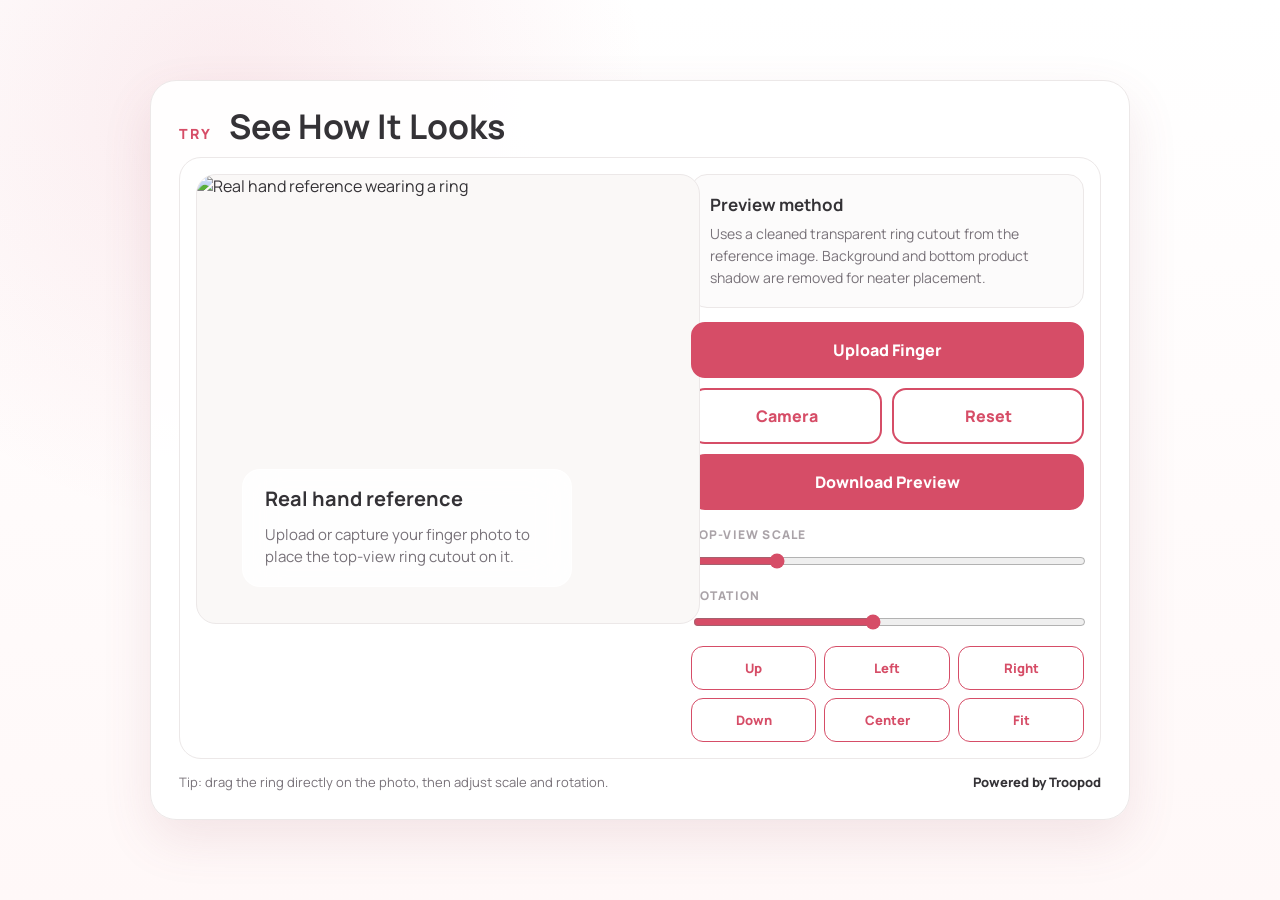
==== ring-tryon-tool/index.html @ 66a2e42f "Load no-bottom ring asset from raw GitHub" ====
<!doctype html>
<html lang="en">
<head>
  <meta charset="utf-8">
  <meta name="viewport" content="width=device-width, initial-scale=1">
  <title>See How It Looks - Ring Try On</title>
  <link rel="preconnect" href="https://fonts.googleapis.com">
  <link rel="preconnect" href="https://fonts.gstatic.com" crossorigin>
  <link href="https://fonts.googleapis.com/css2?family=Manrope:wght@500;600;700;800&display=swap" rel="stylesheet">
  <style>
    :root {
      --brand: #d64d67;
      --brand-dark: #bd3f58;
      --ink: #343236;
      --muted: #787279;
      --line: #ece8e8;
      --soft: #fff6f7;
      --panel: rgba(255,255,255,.88);
      --shadow: 0 20px 50px rgba(154, 84, 98, .12);
      font-family: Manrope, ui-sans-serif, system-ui, sans-serif;
    }

    * { box-sizing: border-box; }

    body {
      margin: 0;
      min-height: 100vh;
      color: var(--ink);
      background:
        radial-gradient(circle at 18% 12%, rgba(214, 77, 103, .11), transparent 32%),
        linear-gradient(180deg, #fff 0%, #fff8f8 100%);
      display: grid;
      place-items: center;
      padding: 24px;
    }

    .tool {
      width: min(980px, 100%);
      border: 1px solid var(--line);
      border-radius: 26px;
      background: rgba(255,255,255,.94);
      box-shadow: var(--shadow);
      padding: clamp(18px, 3vw, 28px);
    }

    .head {
      display: flex;
      align-items: baseline;
      gap: 16px;
      margin-bottom: 12px;
    }

    .kicker {
      color: var(--brand);
      font-size: 14px;
      font-weight: 800;
      letter-spacing: .16em;
    }

    h1 {
      margin: 0;
      font-size: clamp(26px, 3vw, 34px);
      line-height: 1.05;
      letter-spacing: 0;
    }

    .workspace {
      display: grid;
      gap: 14px;
      border: 1px solid var(--line);
      border-radius: 22px;
      background: #fff;
      padding: 16px;
    }

    .stage {
      position: relative;
      min-height: 380px;
      aspect-ratio: 1.12 / 1;
      border-radius: 20px;
      overflow: hidden;
      background: #faf8f7;
      border: 1px solid var(--line);
      touch-action: none;
      user-select: none;
    }

    .reference,
    .finger,
    .camera {
      position: absolute;
      inset: 0;
      width: 100%;
      height: 100%;
      object-fit: cover;
    }

    .finger,
    .camera { display: none; }

    .camera { background: #111; transform: scaleX(-1); }

    .ring {
      position: absolute;
      left: 50%;
      top: 76%;
      width: 78px;
      aspect-ratio: 1;
      transform: translate(-50%, -50%) rotate(-8deg);
      transform-origin: center;
      filter: drop-shadow(0 5px 7px rgba(60,38,32,.28));
      cursor: grab;
      touch-action: none;
      display: none;
      z-index: 4;
      overflow: visible;
    }

    .ring:active { cursor: grabbing; }

    .ring-cutout {
      position: absolute;
      inset: 0;
      width: 100%;
      height: 100%;
      object-fit: contain;
      transform: none;
      pointer-events: none;
      user-select: none;
    }

    .hint-card {
      position: absolute;
      left: 9%;
      bottom: 8%;
      width: min(330px, 78%);
      border-radius: 18px;
      background: rgba(255,255,255,.82);
      backdrop-filter: blur(18px);
      border: 1px solid rgba(255,255,255,.7);
      padding: 18px 22px;
      z-index: 3;
    }

    .hint-card b {
      display: block;
      font-size: 20px;
      line-height: 1.12;
      margin-bottom: 12px;
    }

    .hint-card span {
      color: var(--muted);
      font-size: 15px;
      line-height: 1.45;
    }

    .tools {
      display: grid;
      gap: 14px;
      align-content: start;
    }

    .note {
      border: 1px solid var(--line);
      border-radius: 16px;
      padding: 18px;
      background: #fcfbfb;
    }

    .note b {
      display: block;
      font-size: 17px;
      margin-bottom: 6px;
    }

    .note span {
      color: var(--muted);
      line-height: 1.45;
      font-size: 14px;
    }

    .actions {
      display: grid;
      grid-template-columns: 1fr 1fr;
      gap: 10px;
    }

    .upload {
      grid-column: 1 / -1;
      position: relative;
      overflow: hidden;
    }

    #downloadBtn { grid-column: 1 / -1; }

    button,
    .upload {
      min-height: 56px;
      border-radius: 14px;
      border: 2px solid var(--brand);
      background: #fff;
      color: var(--brand);
      display: inline-flex;
      align-items: center;
      justify-content: center;
      gap: 8px;
      font: inherit;
      font-size: 16px;
      font-weight: 800;
      cursor: pointer;
      transition: transform .18s ease, background .18s ease, color .18s ease, box-shadow .18s ease;
    }

    button:hover,
    .upload:hover {
      transform: translateY(-1px);
      box-shadow: 0 12px 26px rgba(214,77,103,.13);
    }

    .primary {
      background: var(--brand);
      color: #fff;
      border-color: var(--brand);
    }

    .upload input {
      position: absolute;
      inset: 0;
      opacity: 0;
      cursor: pointer;
    }

    .sliders {
      display: grid;
      gap: 16px;
      padding-top: 2px;
    }

    label.control {
      display: grid;
      gap: 8px;
      font-size: 12px;
      font-weight: 800;
      color: #aaa3a8;
      letter-spacing: .1em;
      text-transform: uppercase;
    }

    input[type="range"] {
      width: 100%;
      accent-color: var(--brand);
    }

    .placement {
      display: grid;
      grid-template-columns: repeat(3, 1fr);
      gap: 8px;
    }

    .placement button {
      min-height: 44px;
      border-width: 1.5px;
      border-radius: 12px;
      font-size: 13px;
    }

    .capture {
      position: absolute;
      left: 50%;
      bottom: 18px;
      transform: translateX(-50%);
      z-index: 5;
      display: none;
      min-height: 44px;
      padding: 0 18px;
      border-radius: 999px;
    }

    .footer {
      display: flex;
      justify-content: space-between;
      gap: 12px;
      flex-wrap: wrap;
      align-items: center;
      margin-top: 14px;
      color: var(--muted);
      font-size: 13px;
    }

    .powered {
      color: var(--ink);
      font-weight: 800;
    }

    .toast {
      position: fixed;
      left: 50%;
      bottom: 22px;
      transform: translateX(-50%) translateY(18px);
      opacity: 0;
      pointer-events: none;
      background: #302a2d;
      color: #fff;
      border-radius: 999px;
      padding: 11px 16px;
      font-size: 13px;
      font-weight: 700;
      transition: opacity .2s ease, transform .2s ease;
      z-index: 20;
    }

    .toast.show {
      opacity: 1;
      transform: translateX(-50%) translateY(0);
    }

    @media (min-width: 760px) {
      .workspace { grid-template-columns: minmax(0, 1.1fr) minmax(310px, .9fr); }
      .stage { min-height: 450px; }
    }

    @media (max-width: 520px) {
      body { padding: 12px; }
      .tool { border-radius: 20px; padding: 14px; }
      .head { gap: 10px; flex-wrap: wrap; }
      .workspace { padding: 10px; }
      .stage { min-height: 330px; border-radius: 16px; }
      .actions { grid-template-columns: 1fr; }
      .hint-card { left: 7%; bottom: 7%; padding: 15px; }
      .hint-card b { font-size: 17px; }
    }
  </style>
</head>
<body>
  <main class="tool" aria-labelledby="title">
    <div class="head">
      <span class="kicker">TRY</span>
      <h1 id="title">See How It Looks</h1>
    </div>

    <section class="workspace" aria-label="Ring try on tool">
      <div class="stage" id="stage">
        <img class="reference" id="reference" src="https://vinitsingh-del.github.io/mia-gleam-play-enhanced/assets/mia-gleam-play/2812FPL_2.jpg" alt="Real hand reference wearing a ring">
        <img class="finger" id="finger" alt="Uploaded finger preview">
        <video class="camera" id="camera" autoplay muted playsinline></video>
        <button class="capture primary" id="capture" type="button">Capture Photo</button>
        <div class="ring" id="ring" aria-label="Worn ring cutout" role="img">
          <img class="ring-cutout" id="ringCutout" src="https://raw.githubusercontent.com/vinitsingh-del/vinitsingh-del.github.io/main/ring-tryon-tool/assets/mia-gleam-play/ring-reference-top.png" alt="">
        </div>
        <div class="hint-card" id="hint">
          <b>Real hand reference</b>
          <span>Upload or capture your finger photo to place the top-view ring cutout on it.</span>
        </div>
      </div>

      <aside class="tools">
        <div class="note">
          <b>Preview method</b>
          <span>Uses a cleaned transparent ring cutout from the reference image. Background and bottom product shadow are removed for neater placement.</span>
        </div>

        <div class="actions">
          <label class="upload primary" for="fileInput">
            Upload Finger
            <input id="fileInput" type="file" accept="image/*,.jpg,.jpeg,.png,.webp">
          </label>
          <button type="button" id="cameraBtn">Camera</button>
          <button type="button" id="resetBtn">Reset</button>
          <button type="button" id="downloadBtn" class="primary">Download Preview</button>
        </div>

        <div class="sliders">
          <label class="control">
            Top-view scale
            <input id="scale" type="range" min="12" max="340" value="78">
          </label>
          <label class="control">
            Rotation
            <input id="rotation" type="range" min="-90" max="90" value="-8">
          </label>
        </div>

        <div class="placement" aria-label="Fine placement controls">
          <button type="button" data-nudge="up">Up</button>
          <button type="button" data-nudge="left">Left</button>
          <button type="button" data-nudge="right">Right</button>
          <button type="button" data-nudge="down">Down</button>
          <button type="button" id="centerBtn">Center</button>
          <button type="button" id="fitBtn">Fit</button>
        </div>
      </aside>
    </section>

    <div class="footer">
      <span>Tip: drag the ring directly on the photo, then adjust scale and rotation.</span>
      <span class="powered">Powered by Troopod</span>
    </div>
  </main>

  <div class="toast" id="toast" role="status" aria-live="polite"></div>

  <script>
    const stage = document.getElementById('stage');
    const reference = document.getElementById('reference');
    const finger = document.getElementById('finger');
    const ring = document.getElementById('ring');
    const ringCutout = document.getElementById('ringCutout');
    const hint = document.getElementById('hint');
    const fileInput = document.getElementById('fileInput');
    const scaleInput = document.getElementById('scale');
    const rotationInput = document.getElementById('rotation');
    const camera = document.getElementById('camera');
    const capture = document.getElementById('capture');
    const toast = document.getElementById('toast');

    let stream = null;
    let activeImageSrc = '';
    const defaultRing = { x: 50, y: 76, size: 78, rotation: -8 };
    let ringState = { ...defaultRing };
    let drag = null;

    function showToast(message) {
      toast.textContent = message;
      toast.classList.add('show');
      clearTimeout(showToast.timer);
      showToast.timer = setTimeout(() => toast.classList.remove('show'), 2200);
    }

    function stopCamera() {
      if (stream) {
        stream.getTracks().forEach(track => track.stop());
        stream = null;
      }
      camera.pause();
      camera.srcObject = null;
      camera.style.display = 'none';
      capture.style.display = 'none';
    }

    function applyRing() {
      ring.style.left = ringState.x + '%';
      ring.style.top = ringState.y + '%';
      ring.style.width = ringState.size + 'px';
      ring.style.transform = `translate(-50%, -50%) rotate(${ringState.rotation}deg)`;
      scaleInput.value = ringState.size;
      rotationInput.value = ringState.rotation;
    }

    function showRing() {
      ring.style.display = 'block';
      hint.style.display = 'none';
      applyRing();
    }

    function loadFinger(src) {
      stopCamera();
      activeImageSrc = src;
      finger.onload = () => {
        reference.style.display = 'none';
        finger.style.display = 'block';
        ringState = { ...defaultRing };
        showRing();
        showToast('Ring ready. Drag it onto the finger.');
      };
      finger.onerror = () => {
        showToast('This image could not be loaded. Try JPG or PNG.');
        resetTool();
      };
      finger.src = src;
    }

    function resetTool() {
      stopCamera();
      fileInput.value = '';
      activeImageSrc = '';
      finger.removeAttribute('src');
      finger.style.display = 'none';
      reference.style.display = 'block';
      ring.style.display = 'none';
      hint.style.display = 'block';
      ringState = { ...defaultRing };
      applyRing();
    }

    fileInput.addEventListener('change', event => {
      const file = event.target.files && event.target.files[0];
      if (!file) return;
      if (file.type && !file.type.startsWith('image/')) {
        showToast('Please upload an image file.');
        return;
      }
      const reader = new FileReader();
      reader.onload = () => loadFinger(reader.result);
      reader.onerror = () => showToast('Could not read this image.');
      reader.readAsDataURL(file);
    });

    document.getElementById('cameraBtn').addEventListener('click', async () => {
      if (!navigator.mediaDevices || !navigator.mediaDevices.getUserMedia) {
        showToast('Camera is not available in this browser.');
        return;
      }
      try {
        reference.style.display = 'none';
        finger.style.display = 'none';
        ring.style.display = 'none';
        hint.style.display = 'none';
        stream = await navigator.mediaDevices.getUserMedia({ video: { facingMode: 'environment' }, audio: false });
        camera.srcObject = stream;
        camera.style.display = 'block';
        capture.style.display = 'inline-flex';
        await camera.play();
        showToast('Camera ready. Tap capture.');
      } catch (error) {
        resetTool();
        showToast('Camera permission is needed.');
      }
    });

    capture.addEventListener('click', () => {
      if (!camera.videoWidth) {
        showToast('Camera is still loading.');
        return;
      }
      const canvas = document.createElement('canvas');
      canvas.width = camera.videoWidth;
      canvas.height = camera.videoHeight;
      const ctx = canvas.getContext('2d');
      ctx.translate(canvas.width, 0);
      ctx.scale(-1, 1);
      ctx.drawImage(camera, 0, 0, canvas.width, canvas.height);
      loadFinger(canvas.toDataURL('image/jpeg', .92));
    });

    ring.addEventListener('pointerdown', event => {
      event.preventDefault();
      ring.setPointerCapture(event.pointerId);
      const rect = stage.getBoundingClientRect();
      drag = {
        dx: event.clientX - (rect.left + rect.width * ringState.x / 100),
        dy: event.clientY - (rect.top + rect.height * ringState.y / 100)
      };
    });

    ring.addEventListener('pointermove', event => {
      if (!drag) return;
      const rect = stage.getBoundingClientRect();
      ringState.x = ((event.clientX - drag.dx - rect.left) / rect.width) * 100;
      ringState.y = ((event.clientY - drag.dy - rect.top) / rect.height) * 100;
      applyRing();
    });

    ring.addEventListener('pointerup', () => { drag = null; });
    ring.addEventListener('pointercancel', () => { drag = null; });

    scaleInput.addEventListener('input', () => {
      ringState.size = Number(scaleInput.value);
      showRing();
    });

    rotationInput.addEventListener('input', () => {
      ringState.rotation = Number(rotationInput.value);
      showRing();
    });

    document.getElementById('resetBtn').addEventListener('click', resetTool);
    document.getElementById('centerBtn').addEventListener('click', () => {
      ringState.x = defaultRing.x;
      ringState.y = defaultRing.y;
      showRing();
    });
    document.getElementById('fitBtn').addEventListener('click', () => {
      ringState = { ...defaultRing };
      showRing();
    });

    document.querySelectorAll('[data-nudge]').forEach(button => {
      button.addEventListener('click', () => {
        const step = 1.6;
        const direction = button.dataset.nudge;
        if (direction === 'up') ringState.y -= step;
        if (direction === 'down') ringState.y += step;
        if (direction === 'left') ringState.x -= step;
        if (direction === 'right') ringState.x += step;
        showRing();
      });
    });

    document.getElementById('downloadBtn').addEventListener('click', async () => {
      const baseSrc = activeImageSrc || reference.src;
      const base = await loadDrawable(baseSrc);
      const ringImg = await loadDrawable(ringCutout.src);
      const canvas = document.createElement('canvas');
      canvas.width = 1200;
      canvas.height = 1200;
      const ctx = canvas.getContext('2d');
      drawCover(ctx, base, canvas.width, canvas.height);
      const stageRect = stage.getBoundingClientRect();
      const normalizedSize = ringState.size / stageRect.width;
      const size = normalizedSize * canvas.width;
      const x = ringState.x / 100 * canvas.width;
      const y = ringState.y / 100 * canvas.height;
      ctx.save();
      ctx.translate(x, y);
      ctx.rotate(ringState.rotation * Math.PI / 180);
      ctx.drawImage(ringImg, -size / 2, -size / 2, size, size);
      ctx.restore();
      const link = document.createElement('a');
      link.download = 'ring-try-on-preview.png';
      link.href = canvas.toDataURL('image/png');
      link.click();
      showToast('Preview downloaded.');
    });

    function loadDrawable(src) {
      return new Promise((resolve, reject) => {
        const img = new Image();
        img.crossOrigin = 'anonymous';
        img.onload = () => resolve(img);
        img.onerror = reject;
        img.src = src;
      });
    }

    function drawCover(ctx, img, width, height) {
      const ratio = Math.max(width / img.naturalWidth, height / img.naturalHeight);
      const drawWidth = img.naturalWidth * ratio;
      const drawHeight = img.naturalHeight * ratio;
      ctx.drawImage(img, (width - drawWidth) / 2, (height - drawHeight) / 2, drawWidth, drawHeight);
    }

    applyRing();
  </script>
</body>
</html>
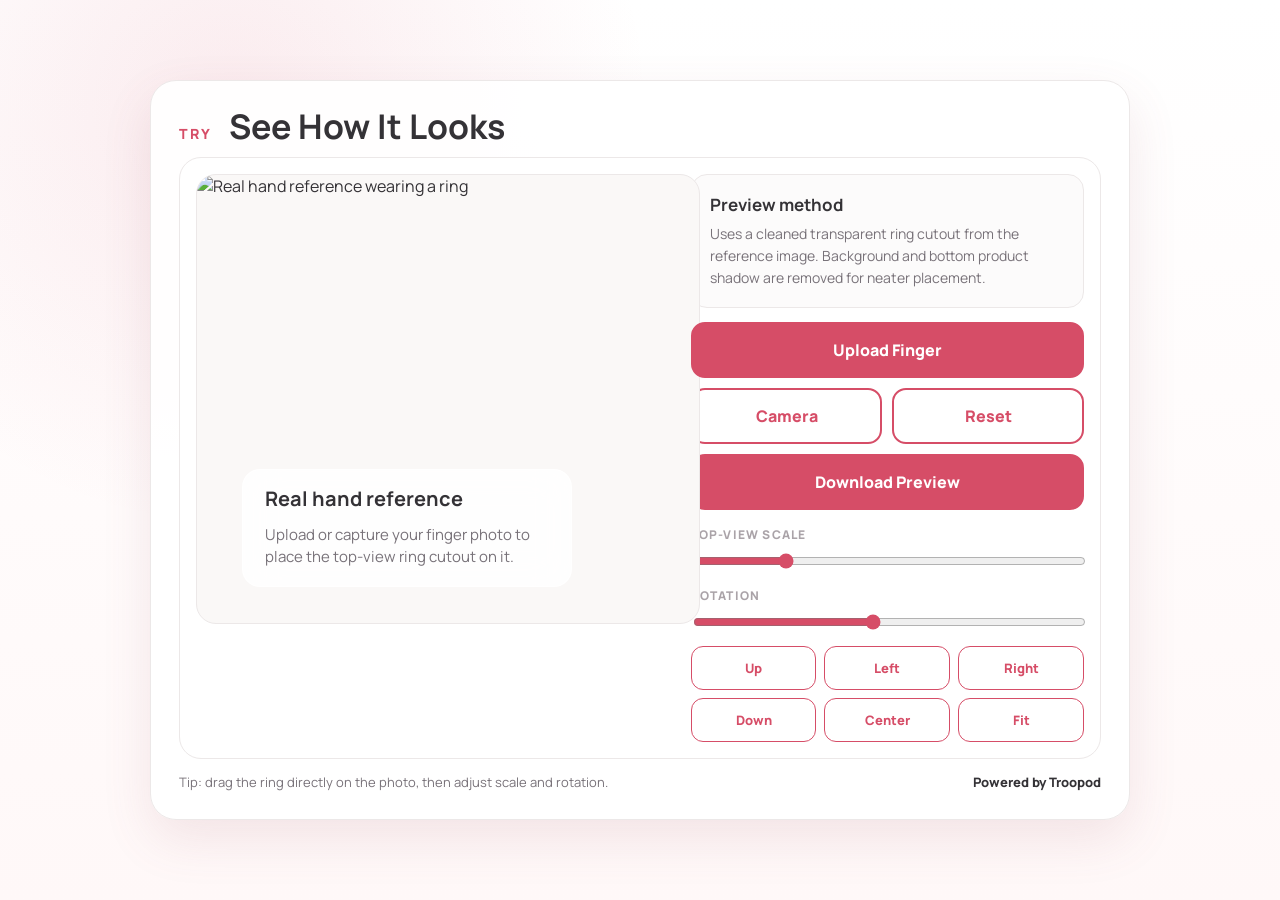
==== commit e8ee01d8: "Use marked ring PNG for try-on overlay" ====
--- a/ring-tryon-tool/index.html
+++ b/ring-tryon-tool/index.html
@@ -104,8 +104,8 @@
       position: absolute;
       left: 50%;
       top: 76%;
-      width: 78px;
-      aspect-ratio: 1;
+      width: 110px;
+      aspect-ratio: 2 / 1;
       transform: translate(-50%, -50%) rotate(-8deg);
       transform-origin: center;
       filter: drop-shadow(0 5px 7px rgba(60,38,32,.28));
@@ -346,7 +346,7 @@
         <video class="camera" id="camera" autoplay muted playsinline></video>
         <button class="capture primary" id="capture" type="button">Capture Photo</button>
         <div class="ring" id="ring" aria-label="Worn ring cutout" role="img">
-          <img class="ring-cutout" id="ringCutout" src="https://raw.githubusercontent.com/vinitsingh-del/vinitsingh-del.github.io/main/ring-tryon-tool/assets/mia-gleam-play/ring-reference-top.png" alt="">
+          <img class="ring-cutout" id="ringCutout" src="assets/mia-gleam-play/ring-marked-clean.png" alt="">
         </div>
         <div class="hint-card" id="hint">
           <b>Real hand reference</b>
@@ -373,7 +373,7 @@
         <div class="sliders">
           <label class="control">
             Top-view scale
-            <input id="scale" type="range" min="12" max="340" value="78">
+            <input id="scale" type="range" min="20" max="420" value="110">
           </label>
           <label class="control">
             Rotation
@@ -416,7 +416,7 @@
 
     let stream = null;
     let activeImageSrc = '';
-    const defaultRing = { x: 50, y: 76, size: 78, rotation: -8 };
+    const defaultRing = { x: 50, y: 76, size: 110, rotation: -8 };
     let ringState = { ...defaultRing };
     let drag = null;
 
@@ -604,7 +604,8 @@
       ctx.save();
       ctx.translate(x, y);
       ctx.rotate(ringState.rotation * Math.PI / 180);
-      ctx.drawImage(ringImg, -size / 2, -size / 2, size, size);
+      const ringHeight = size * (ringImg.naturalHeight / ringImg.naturalWidth);
+      ctx.drawImage(ringImg, -size / 2, -ringHeight / 2, size, ringHeight);
       ctx.restore();
       const link = document.createElement('a');
       link.download = 'ring-try-on-preview.png';
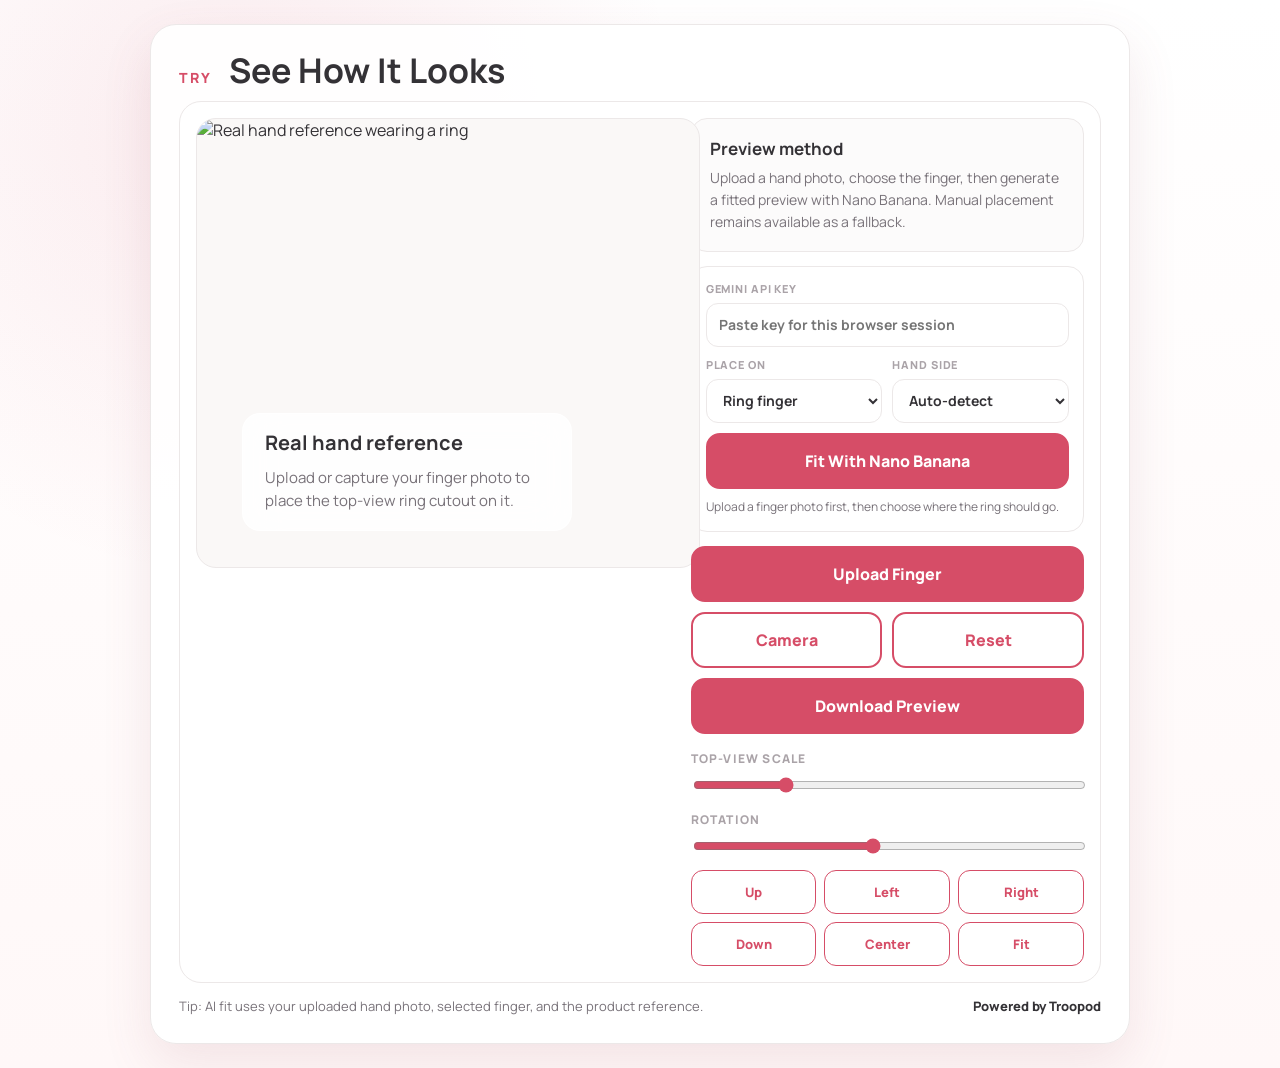
==== commit 4545e90e: "Add Nano Banana AI ring fitting flow" ====
--- a/ring-tryon-tool/index.html
+++ b/ring-tryon-tool/index.html
@@ -96,9 +96,19 @@
     }
 
     .finger,
-    .camera { display: none; }
+    .camera,
+    .ai-result { display: none; }
 
     .camera { background: #111; transform: scaleX(-1); }
+
+    .ai-result {
+      position: absolute;
+      inset: 0;
+      width: 100%;
+      height: 100%;
+      object-fit: cover;
+      z-index: 3;
+    }
 
     .ring {
       position: absolute;
@@ -247,6 +257,58 @@
       text-transform: uppercase;
     }
 
+    .ai-panel {
+      display: grid;
+      gap: 10px;
+      border: 1px solid var(--line);
+      border-radius: 16px;
+      padding: 14px;
+      background: #fff;
+    }
+
+    .ai-grid {
+      display: grid;
+      grid-template-columns: 1fr 1fr;
+      gap: 10px;
+    }
+
+    .ai-field {
+      display: grid;
+      gap: 7px;
+      font-size: 11px;
+      font-weight: 800;
+      color: #aaa3a8;
+      letter-spacing: .08em;
+      text-transform: uppercase;
+    }
+
+    .ai-field.full { grid-column: 1 / -1; }
+
+    .ai-field input,
+    .ai-field select {
+      width: 100%;
+      min-height: 44px;
+      border: 1.5px solid var(--line);
+      border-radius: 12px;
+      padding: 0 12px;
+      font: inherit;
+      font-size: 14px;
+      font-weight: 700;
+      color: var(--ink);
+      background: #fff;
+      letter-spacing: 0;
+      text-transform: none;
+    }
+
+    .ai-status {
+      min-height: 18px;
+      color: var(--muted);
+      font-size: 12px;
+      line-height: 1.4;
+    }
+
+    .manual-tools[hidden] { display: none; }
+
     input[type="range"] {
       width: 100%;
       accent-color: var(--brand);
@@ -327,6 +389,7 @@
       .workspace { padding: 10px; }
       .stage { min-height: 330px; border-radius: 16px; }
       .actions { grid-template-columns: 1fr; }
+      .ai-grid { grid-template-columns: 1fr; }
       .hint-card { left: 7%; bottom: 7%; padding: 15px; }
       .hint-card b { font-size: 17px; }
     }
@@ -343,6 +406,7 @@
       <div class="stage" id="stage">
         <img class="reference" id="reference" src="https://vinitsingh-del.github.io/mia-gleam-play-enhanced/assets/mia-gleam-play/2812FPL_2.jpg" alt="Real hand reference wearing a ring">
         <img class="finger" id="finger" alt="Uploaded finger preview">
+        <img class="ai-result" id="aiResult" alt="AI fitted ring preview">
         <video class="camera" id="camera" autoplay muted playsinline></video>
         <button class="capture primary" id="capture" type="button">Capture Photo</button>
         <div class="ring" id="ring" aria-label="Worn ring cutout" role="img">
@@ -357,7 +421,36 @@
       <aside class="tools">
         <div class="note">
           <b>Preview method</b>
-          <span>Uses a cleaned transparent ring cutout from the reference image. Background and bottom product shadow are removed for neater placement.</span>
+          <span>Upload a hand photo, choose the finger, then generate a fitted preview with Nano Banana. Manual placement remains available as a fallback.</span>
+        </div>
+
+        <div class="ai-panel">
+          <div class="ai-grid">
+            <label class="ai-field full">
+              Gemini API key
+              <input id="apiKeyInput" type="password" autocomplete="off" placeholder="Paste key for this browser session">
+            </label>
+            <label class="ai-field">
+              Place on
+              <select id="fingerSelect">
+                <option value="ring finger">Ring finger</option>
+                <option value="index finger">Index finger</option>
+                <option value="middle finger">Middle finger</option>
+                <option value="little finger">Little finger</option>
+                <option value="thumb">Thumb</option>
+              </select>
+            </label>
+            <label class="ai-field">
+              Hand side
+              <select id="handSelect">
+                <option value="auto-detect">Auto-detect</option>
+                <option value="left hand">Left hand</option>
+                <option value="right hand">Right hand</option>
+              </select>
+            </label>
+          </div>
+          <button type="button" id="aiGenerateBtn" class="primary">Fit With Nano Banana</button>
+          <div class="ai-status" id="aiStatus">Upload a finger photo first, then choose where the ring should go.</div>
         </div>
 
         <div class="actions">
@@ -370,7 +463,7 @@
           <button type="button" id="downloadBtn" class="primary">Download Preview</button>
         </div>
 
-        <div class="sliders">
+        <div class="sliders manual-tools" id="manualTools">
           <label class="control">
             Top-view scale
             <input id="scale" type="range" min="20" max="420" value="110">
@@ -393,7 +486,7 @@
     </section>
 
     <div class="footer">
-      <span>Tip: drag the ring directly on the photo, then adjust scale and rotation.</span>
+      <span>Tip: AI fit uses your uploaded hand photo, selected finger, and the product reference.</span>
       <span class="powered">Powered by Troopod</span>
     </div>
   </main>
@@ -404,18 +497,27 @@
     const stage = document.getElementById('stage');
     const reference = document.getElementById('reference');
     const finger = document.getElementById('finger');
+    const aiResult = document.getElementById('aiResult');
     const ring = document.getElementById('ring');
     const ringCutout = document.getElementById('ringCutout');
     const hint = document.getElementById('hint');
     const fileInput = document.getElementById('fileInput');
+    const apiKeyInput = document.getElementById('apiKeyInput');
+    const fingerSelect = document.getElementById('fingerSelect');
+    const handSelect = document.getElementById('handSelect');
+    const aiGenerateBtn = document.getElementById('aiGenerateBtn');
+    const aiStatus = document.getElementById('aiStatus');
     const scaleInput = document.getElementById('scale');
     const rotationInput = document.getElementById('rotation');
     const camera = document.getElementById('camera');
     const capture = document.getElementById('capture');
     const toast = document.getElementById('toast');
+    const productReferenceSrc = 'assets/mia-gleam-play/nano-product-ring.png';
 
     let stream = null;
     let activeImageSrc = '';
+    let activeMimeType = 'image/png';
+    let aiResultSrc = '';
     const defaultRing = { x: 50, y: 76, size: 110, rotation: -8 };
     let ringState = { ...defaultRing };
     let drag = null;
@@ -425,6 +527,10 @@
       toast.classList.add('show');
       clearTimeout(showToast.timer);
       showToast.timer = setTimeout(() => toast.classList.remove('show'), 2200);
+    }
+
+    function setAiStatus(message) {
+      aiStatus.textContent = message;
     }
 
     function stopCamera() {
@@ -456,12 +562,17 @@
     function loadFinger(src) {
       stopCamera();
       activeImageSrc = src;
+      aiResultSrc = '';
+      aiResult.removeAttribute('src');
+      aiResult.style.display = 'none';
       finger.onload = () => {
         reference.style.display = 'none';
         finger.style.display = 'block';
         ringState = { ...defaultRing };
-        showRing();
-        showToast('Ring ready. Drag it onto the finger.');
+        ring.style.display = 'none';
+        hint.style.display = 'none';
+        setAiStatus('Choose the finger, then tap Fit With Nano Banana.');
+        showToast('Photo ready. Choose the finger to place the ring.');
       };
       finger.onerror = () => {
         showToast('This image could not be loaded. Try JPG or PNG.');
@@ -474,13 +585,17 @@
       stopCamera();
       fileInput.value = '';
       activeImageSrc = '';
+      aiResultSrc = '';
       finger.removeAttribute('src');
       finger.style.display = 'none';
+      aiResult.removeAttribute('src');
+      aiResult.style.display = 'none';
       reference.style.display = 'block';
       ring.style.display = 'none';
       hint.style.display = 'block';
       ringState = { ...defaultRing };
       applyRing();
+      setAiStatus('Upload a finger photo first, then choose where the ring should go.');
     }
 
     fileInput.addEventListener('change', event => {
@@ -493,6 +608,7 @@
       const reader = new FileReader();
       reader.onload = () => loadFinger(reader.result);
       reader.onerror = () => showToast('Could not read this image.');
+      activeMimeType = file.type || 'image/png';
       reader.readAsDataURL(file);
     });
 
@@ -530,7 +646,51 @@
       ctx.translate(canvas.width, 0);
       ctx.scale(-1, 1);
       ctx.drawImage(camera, 0, 0, canvas.width, canvas.height);
+      activeMimeType = 'image/jpeg';
       loadFinger(canvas.toDataURL('image/jpeg', .92));
+    });
+
+    aiGenerateBtn.addEventListener('click', async () => {
+      const apiKey = apiKeyInput.value.trim();
+      if (!apiKey) {
+        showToast('Paste your Gemini API key first.');
+        setAiStatus('Paste a Gemini API key to run Nano Banana from this static page.');
+        apiKeyInput.focus();
+        return;
+      }
+      if (!activeImageSrc) {
+        showToast('Upload a finger photo first.');
+        setAiStatus('Upload a finger photo before generating the AI preview.');
+        return;
+      }
+
+      aiGenerateBtn.disabled = true;
+      aiGenerateBtn.textContent = 'Generating...';
+      setAiStatus('Nano Banana is fitting the ring to the selected finger.');
+
+      try {
+        const hand = dataUrlParts(activeImageSrc, activeMimeType);
+        const product = await imageUrlToInlineData(productReferenceSrc);
+        const result = await generateNanoBananaFit(apiKey, hand, product);
+        aiResultSrc = result;
+        aiResult.onload = () => {
+          reference.style.display = 'none';
+          finger.style.display = 'none';
+          ring.style.display = 'none';
+          aiResult.style.display = 'block';
+          hint.style.display = 'none';
+          setAiStatus('AI fitted preview ready. Download Preview saves this result.');
+          showToast('AI fitted preview ready.');
+        };
+        aiResult.src = result;
+      } catch (error) {
+        console.error(error);
+        setAiStatus(error.message || 'Could not generate the AI preview.');
+        showToast('AI generation failed.');
+      } finally {
+        aiGenerateBtn.disabled = false;
+        aiGenerateBtn.textContent = 'Fit With Nano Banana';
+      }
     });
 
     ring.addEventListener('pointerdown', event => {
@@ -588,6 +748,14 @@
     });
 
     document.getElementById('downloadBtn').addEventListener('click', async () => {
+      if (aiResultSrc) {
+        const link = document.createElement('a');
+        link.download = 'ai-ring-try-on-preview.png';
+        link.href = aiResultSrc;
+        link.click();
+        showToast('AI preview downloaded.');
+        return;
+      }
       const baseSrc = activeImageSrc || reference.src;
       const base = await loadDrawable(baseSrc);
       const ringImg = await loadDrawable(ringCutout.src);
@@ -624,6 +792,87 @@
       });
     }
 
+    function dataUrlParts(dataUrl, fallbackMime) {
+      const match = dataUrl.match(/^data:([^;]+);base64,(.*)$/);
+      if (!match) throw new Error('Uploaded image could not be prepared.');
+      return { mimeType: match[1] || fallbackMime || 'image/png', data: match[2] };
+    }
+
+    async function imageUrlToInlineData(url) {
+      const response = await fetch(url);
+      if (!response.ok) throw new Error('Product image could not be loaded.');
+      const blob = await response.blob();
+      const dataUrl = await blobToDataUrl(blob);
+      return dataUrlParts(dataUrl, blob.type || 'image/png');
+    }
+
+    function blobToDataUrl(blob) {
+      return new Promise((resolve, reject) => {
+        const reader = new FileReader();
+        reader.onload = () => resolve(reader.result);
+        reader.onerror = () => reject(new Error('Image could not be read.'));
+        reader.readAsDataURL(blob);
+      });
+    }
+
+    async function generateNanoBananaFit(apiKey, hand, product) {
+      const selectedFinger = fingerSelect.value;
+      const handSide = handSelect.value;
+      const prompt = [
+        'Edit the hand photo into a realistic jewelry try-on preview.',
+        `Place the provided ring product on the ${selectedFinger}.`,
+        handSide === 'auto-detect' ? 'Auto-detect whether this is the left or right hand.' : `Treat this as the ${handSide}.`,
+        'Preserve the uploaded hand photo composition, skin texture, lighting, background, and camera angle.',
+        'Use the product reference as the ring design. Fit it naturally around the finger with correct perspective, scale, occlusion, and shadows.',
+        'Do not add extra rings, text, watermarks, labels, UI, or decorative elements.',
+        'Return only the edited image.'
+      ].join(' ');
+
+      const models = ['gemini-3.1-flash-image', 'gemini-2.5-flash-image-preview'];
+      let lastError = null;
+      for (const model of models) {
+        try {
+          return await callGeminiImageModel(apiKey, model, prompt, hand, product);
+        } catch (error) {
+          lastError = error;
+          if (!/404|not found|model/i.test(error.message)) break;
+        }
+      }
+      throw lastError || new Error('Nano Banana did not return an image.');
+    }
+
+    async function callGeminiImageModel(apiKey, model, prompt, hand, product) {
+      const response = await fetch(`https://generativelanguage.googleapis.com/v1beta/models/${model}:generateContent`, {
+        method: 'POST',
+        headers: {
+          'Content-Type': 'application/json',
+          'x-goog-api-key': apiKey
+        },
+        body: JSON.stringify({
+          contents: [{
+            role: 'user',
+            parts: [
+              { text: prompt },
+              { inline_data: { mime_type: hand.mimeType, data: hand.data } },
+              { inline_data: { mime_type: product.mimeType, data: product.data } }
+            ]
+          }],
+          generationConfig: { responseModalities: ['IMAGE'] }
+        })
+      });
+      const json = await response.json().catch(() => ({}));
+      if (!response.ok) {
+        const message = json.error && json.error.message ? json.error.message : `Nano Banana request failed (${response.status}).`;
+        throw new Error(message);
+      }
+      const parts = (json.candidates || []).flatMap(candidate => candidate.content && candidate.content.parts ? candidate.content.parts : []);
+      const imagePart = parts.find(part => part.inlineData || part.inline_data);
+      const inline = imagePart && (imagePart.inlineData || imagePart.inline_data);
+      if (!inline || !inline.data) throw new Error('Nano Banana did not return an image.');
+      const mimeType = inline.mimeType || inline.mime_type || 'image/png';
+      return `data:${mimeType};base64,${inline.data}`;
+    }
+
     function drawCover(ctx, img, width, height) {
       const ratio = Math.max(width / img.naturalWidth, height / img.naturalHeight);
       const drawWidth = img.naturalWidth * ratio;
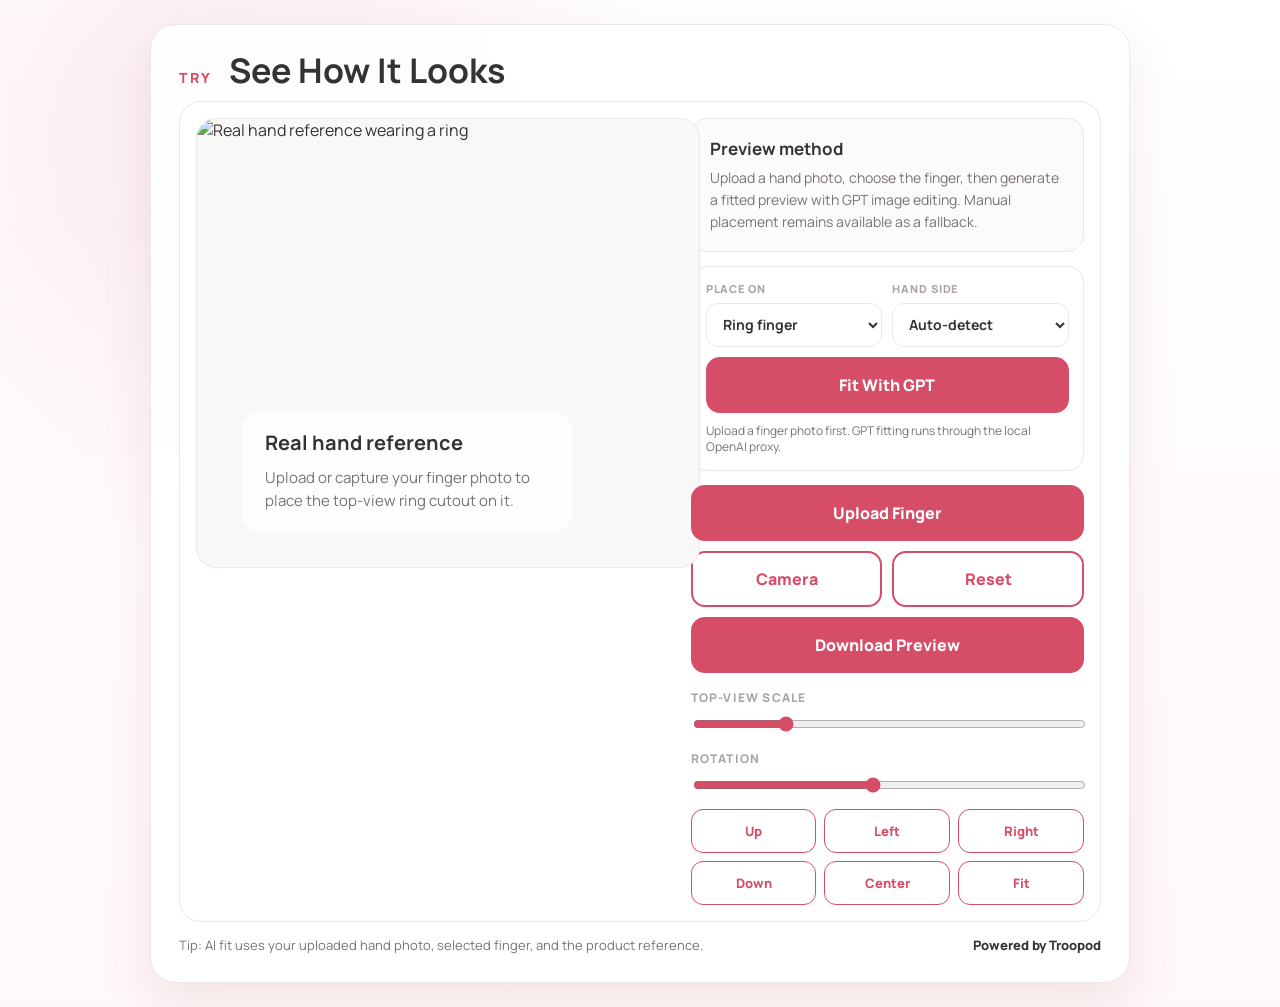
==== commit 9fe9a47d: "Switch try-on AI flow to OpenAI GPT proxy" ====
--- a/ring-tryon-tool/index.html
+++ b/ring-tryon-tool/index.html
@@ -421,15 +421,11 @@
       <aside class="tools">
         <div class="note">
           <b>Preview method</b>
-          <span>Upload a hand photo, choose the finger, then generate a fitted preview with Nano Banana. Manual placement remains available as a fallback.</span>
+          <span>Upload a hand photo, choose the finger, then generate a fitted preview with GPT image editing. Manual placement remains available as a fallback.</span>
         </div>
 
         <div class="ai-panel">
           <div class="ai-grid">
-            <label class="ai-field full">
-              Gemini API key
-              <input id="apiKeyInput" type="password" autocomplete="off" placeholder="Paste key for this browser session">
-            </label>
             <label class="ai-field">
               Place on
               <select id="fingerSelect">
@@ -449,8 +445,8 @@
               </select>
             </label>
           </div>
-          <button type="button" id="aiGenerateBtn" class="primary">Fit With Nano Banana</button>
-          <div class="ai-status" id="aiStatus">Upload a finger photo first, then choose where the ring should go.</div>
+          <button type="button" id="aiGenerateBtn" class="primary">Fit With GPT</button>
+          <div class="ai-status" id="aiStatus">Upload a finger photo first. GPT fitting runs through the local OpenAI proxy.</div>
         </div>
 
         <div class="actions">
@@ -502,7 +498,6 @@
     const ringCutout = document.getElementById('ringCutout');
     const hint = document.getElementById('hint');
     const fileInput = document.getElementById('fileInput');
-    const apiKeyInput = document.getElementById('apiKeyInput');
     const fingerSelect = document.getElementById('fingerSelect');
     const handSelect = document.getElementById('handSelect');
     const aiGenerateBtn = document.getElementById('aiGenerateBtn');
@@ -513,6 +508,7 @@
     const capture = document.getElementById('capture');
     const toast = document.getElementById('toast');
     const productReferenceSrc = 'assets/mia-gleam-play/nano-product-ring.png';
+    const openAIProxyUrl = 'http://127.0.0.1:8787/api/fit-ring';
 
     let stream = null;
     let activeImageSrc = '';
@@ -571,7 +567,7 @@
         ringState = { ...defaultRing };
         ring.style.display = 'none';
         hint.style.display = 'none';
-        setAiStatus('Choose the finger, then tap Fit With Nano Banana.');
+        setAiStatus('Choose the finger, then tap Fit With GPT.');
         showToast('Photo ready. Choose the finger to place the ring.');
       };
       finger.onerror = () => {
@@ -651,13 +647,6 @@
     });
 
     aiGenerateBtn.addEventListener('click', async () => {
-      const apiKey = apiKeyInput.value.trim();
-      if (!apiKey) {
-        showToast('Paste your Gemini API key first.');
-        setAiStatus('Paste a Gemini API key to run Nano Banana from this static page.');
-        apiKeyInput.focus();
-        return;
-      }
       if (!activeImageSrc) {
         showToast('Upload a finger photo first.');
         setAiStatus('Upload a finger photo before generating the AI preview.');
@@ -666,12 +655,11 @@
 
       aiGenerateBtn.disabled = true;
       aiGenerateBtn.textContent = 'Generating...';
-      setAiStatus('Nano Banana is fitting the ring to the selected finger.');
+      setAiStatus('GPT is fitting the ring to the selected finger.');
 
       try {
-        const hand = dataUrlParts(activeImageSrc, activeMimeType);
-        const product = await imageUrlToInlineData(productReferenceSrc);
-        const result = await generateNanoBananaFit(apiKey, hand, product);
+        const product = await imageUrlToDataUrl(productReferenceSrc);
+        const result = await generateOpenAIFit(product);
         aiResultSrc = result;
         aiResult.onload = () => {
           reference.style.display = 'none';
@@ -689,7 +677,7 @@
         showToast('AI generation failed.');
       } finally {
         aiGenerateBtn.disabled = false;
-        aiGenerateBtn.textContent = 'Fit With Nano Banana';
+        aiGenerateBtn.textContent = 'Fit With GPT';
       }
     });
 
@@ -792,18 +780,11 @@
       });
     }
 
-    function dataUrlParts(dataUrl, fallbackMime) {
-      const match = dataUrl.match(/^data:([^;]+);base64,(.*)$/);
-      if (!match) throw new Error('Uploaded image could not be prepared.');
-      return { mimeType: match[1] || fallbackMime || 'image/png', data: match[2] };
-    }
-
-    async function imageUrlToInlineData(url) {
+    async function imageUrlToDataUrl(url) {
       const response = await fetch(url);
       if (!response.ok) throw new Error('Product image could not be loaded.');
       const blob = await response.blob();
-      const dataUrl = await blobToDataUrl(blob);
-      return dataUrlParts(dataUrl, blob.type || 'image/png');
+      return blobToDataUrl(blob);
     }
 
     function blobToDataUrl(blob) {
@@ -815,62 +796,24 @@
       });
     }
 
-    async function generateNanoBananaFit(apiKey, hand, product) {
-      const selectedFinger = fingerSelect.value;
-      const handSide = handSelect.value;
-      const prompt = [
-        'Edit the hand photo into a realistic jewelry try-on preview.',
-        `Place the provided ring product on the ${selectedFinger}.`,
-        handSide === 'auto-detect' ? 'Auto-detect whether this is the left or right hand.' : `Treat this as the ${handSide}.`,
-        'Preserve the uploaded hand photo composition, skin texture, lighting, background, and camera angle.',
-        'Use the product reference as the ring design. Fit it naturally around the finger with correct perspective, scale, occlusion, and shadows.',
-        'Do not add extra rings, text, watermarks, labels, UI, or decorative elements.',
-        'Return only the edited image.'
-      ].join(' ');
-
-      const models = ['gemini-3.1-flash-image', 'gemini-2.5-flash-image-preview'];
-      let lastError = null;
-      for (const model of models) {
-        try {
-          return await callGeminiImageModel(apiKey, model, prompt, hand, product);
-        } catch (error) {
-          lastError = error;
-          if (!/404|not found|model/i.test(error.message)) break;
-        }
-      }
-      throw lastError || new Error('Nano Banana did not return an image.');
-    }
-
-    async function callGeminiImageModel(apiKey, model, prompt, hand, product) {
-      const response = await fetch(`https://generativelanguage.googleapis.com/v1beta/models/${model}:generateContent`, {
+    async function generateOpenAIFit(productImage) {
+      const response = await fetch(openAIProxyUrl, {
         method: 'POST',
-        headers: {
-          'Content-Type': 'application/json',
-          'x-goog-api-key': apiKey
-        },
+        headers: { 'Content-Type': 'application/json' },
         body: JSON.stringify({
-          contents: [{
-            role: 'user',
-            parts: [
-              { text: prompt },
-              { inline_data: { mime_type: hand.mimeType, data: hand.data } },
-              { inline_data: { mime_type: product.mimeType, data: product.data } }
-            ]
-          }],
-          generationConfig: { responseModalities: ['IMAGE'] }
+          handImage: activeImageSrc,
+          productImage,
+          finger: fingerSelect.value,
+          handSide: handSelect.value
         })
       });
       const json = await response.json().catch(() => ({}));
       if (!response.ok) {
-        const message = json.error && json.error.message ? json.error.message : `Nano Banana request failed (${response.status}).`;
+        const message = json.error || `OpenAI proxy failed (${response.status}).`;
         throw new Error(message);
       }
-      const parts = (json.candidates || []).flatMap(candidate => candidate.content && candidate.content.parts ? candidate.content.parts : []);
-      const imagePart = parts.find(part => part.inlineData || part.inline_data);
-      const inline = imagePart && (imagePart.inlineData || imagePart.inline_data);
-      if (!inline || !inline.data) throw new Error('Nano Banana did not return an image.');
-      const mimeType = inline.mimeType || inline.mime_type || 'image/png';
-      return `data:${mimeType};base64,${inline.data}`;
+      if (!json.image) throw new Error('OpenAI proxy did not return an image.');
+      return json.image;
     }
 
     function drawCover(ctx, img, width, height) {
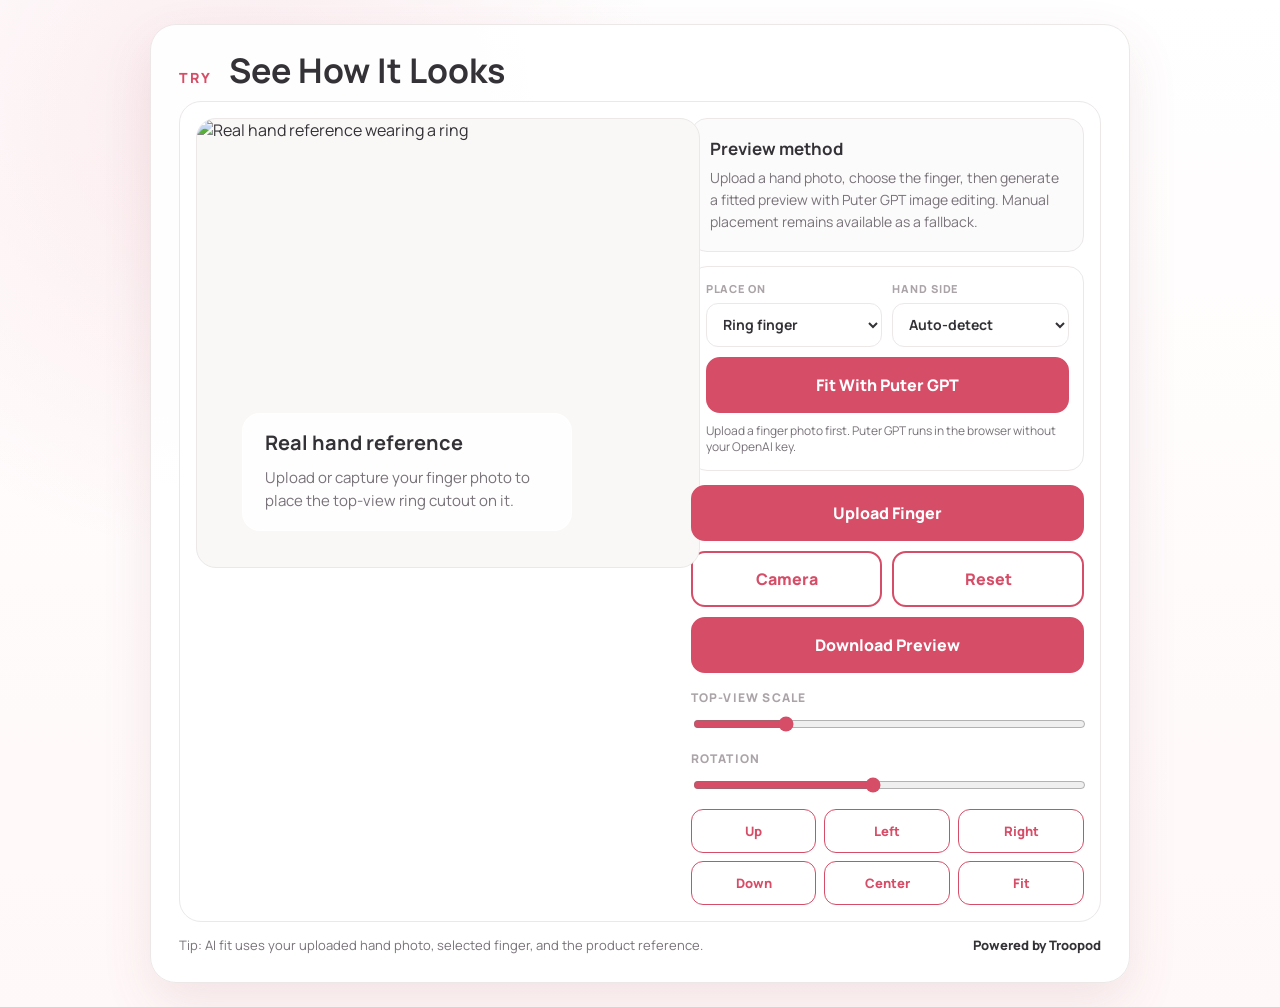
==== commit 29d8fe05: "Use Puter GPT image fitting flow" ====
--- a/ring-tryon-tool/index.html
+++ b/ring-tryon-tool/index.html
@@ -7,6 +7,7 @@
   <link rel="preconnect" href="https://fonts.googleapis.com">
   <link rel="preconnect" href="https://fonts.gstatic.com" crossorigin>
   <link href="https://fonts.googleapis.com/css2?family=Manrope:wght@500;600;700;800&display=swap" rel="stylesheet">
+  <script src="https://js.puter.com/v2/"></script>
   <style>
     :root {
       --brand: #d64d67;
@@ -421,7 +422,7 @@
       <aside class="tools">
         <div class="note">
           <b>Preview method</b>
-          <span>Upload a hand photo, choose the finger, then generate a fitted preview with GPT image editing. Manual placement remains available as a fallback.</span>
+          <span>Upload a hand photo, choose the finger, then generate a fitted preview with Puter GPT image editing. Manual placement remains available as a fallback.</span>
         </div>
 
         <div class="ai-panel">
@@ -445,8 +446,8 @@
               </select>
             </label>
           </div>
-          <button type="button" id="aiGenerateBtn" class="primary">Fit With GPT</button>
-          <div class="ai-status" id="aiStatus">Upload a finger photo first. GPT fitting runs through the local OpenAI proxy.</div>
+          <button type="button" id="aiGenerateBtn" class="primary">Fit With Puter GPT</button>
+          <div class="ai-status" id="aiStatus">Upload a finger photo first. Puter GPT runs in the browser without your OpenAI key.</div>
         </div>
 
         <div class="actions">
@@ -508,7 +509,6 @@
     const capture = document.getElementById('capture');
     const toast = document.getElementById('toast');
     const productReferenceSrc = 'assets/mia-gleam-play/nano-product-ring.png';
-    const openAIProxyUrl = 'http://127.0.0.1:8787/api/fit-ring';
 
     let stream = null;
     let activeImageSrc = '';
@@ -567,7 +567,7 @@
         ringState = { ...defaultRing };
         ring.style.display = 'none';
         hint.style.display = 'none';
-        setAiStatus('Choose the finger, then tap Fit With GPT.');
+        setAiStatus('Choose the finger, then tap Fit With Puter GPT.');
         showToast('Photo ready. Choose the finger to place the ring.');
       };
       finger.onerror = () => {
@@ -655,11 +655,11 @@
 
       aiGenerateBtn.disabled = true;
       aiGenerateBtn.textContent = 'Generating...';
-      setAiStatus('GPT is fitting the ring to the selected finger.');
+      setAiStatus('Puter GPT is fitting the ring to the selected finger.');
 
       try {
         const product = await imageUrlToDataUrl(productReferenceSrc);
-        const result = await generateOpenAIFit(product);
+        const result = await generatePuterFit(product);
         aiResultSrc = result;
         aiResult.onload = () => {
           reference.style.display = 'none';
@@ -677,7 +677,7 @@
         showToast('AI generation failed.');
       } finally {
         aiGenerateBtn.disabled = false;
-        aiGenerateBtn.textContent = 'Fit With GPT';
+        aiGenerateBtn.textContent = 'Fit With Puter GPT';
       }
     });
 
@@ -796,24 +796,61 @@
       });
     }
 
-    async function generateOpenAIFit(productImage) {
-      const response = await fetch(openAIProxyUrl, {
-        method: 'POST',
-        headers: { 'Content-Type': 'application/json' },
-        body: JSON.stringify({
-          handImage: activeImageSrc,
-          productImage,
-          finger: fingerSelect.value,
-          handSide: handSelect.value
-        })
+    async function generatePuterFit(productImage) {
+      if (!window.puter || !puter.ai || !puter.ai.txt2img) {
+        throw new Error('Puter.js did not load. Refresh the page and try again.');
+      }
+
+      const composite = await createPuterReferenceImage(activeImageSrc, productImage);
+      const selectedFinger = fingerSelect.value;
+      const handSide = handSelect.value;
+      const prompt = [
+        'Create a realistic jewelry virtual try-on from this reference image.',
+        'The left/main image is the customer hand photo. The right product panel is only the ring design reference.',
+        `Place the exact ring design from the product panel onto the ${selectedFinger} of the hand photo.`,
+        handSide === 'auto-detect' ? 'Auto-detect whether the hand is left or right.' : `Treat the hand as the ${handSide}.`,
+        'Fit the ring naturally around the finger with correct perspective, scale, occlusion, contact shadows, and lighting.',
+        'Return only the edited hand photo. Do not include the product panel, labels, split-screen layout, extra rings, text, logos, or watermarks.'
+      ].join(' ');
+
+      const image = await puter.ai.txt2img(prompt, {
+        model: 'gpt-image-2',
+        input_image: composite.split(',')[1],
+        quality: 'high'
       });
-      const json = await response.json().catch(() => ({}));
-      if (!response.ok) {
-        const message = json.error || `OpenAI proxy failed (${response.status}).`;
-        throw new Error(message);
-      }
-      if (!json.image) throw new Error('OpenAI proxy did not return an image.');
-      return json.image;
+
+      if (typeof image === 'string') return image;
+      if (image instanceof HTMLImageElement) return image.src;
+      if (image && typeof image.src === 'string') return image.src;
+      if (image && typeof image.toDataURL === 'function') return image.toDataURL('image/png');
+      throw new Error('Puter did not return an image.');
+    }
+
+    async function createPuterReferenceImage(handSrc, productSrc) {
+      const handImg = await loadDrawable(handSrc);
+      const productImg = await loadDrawable(productSrc);
+      const canvas = document.createElement('canvas');
+      canvas.width = 1400;
+      canvas.height = 900;
+      const ctx = canvas.getContext('2d');
+      ctx.fillStyle = '#f7f4ef';
+      ctx.fillRect(0, 0, canvas.width, canvas.height);
+
+      const handWidth = 980;
+      const productX = 1000;
+      const productWidth = 360;
+      drawContain(ctx, handImg, 0, 0, handWidth, canvas.height);
+      ctx.fillStyle = '#ffffff';
+      ctx.fillRect(productX, 0, canvas.width - productX, canvas.height);
+      drawContain(ctx, productImg, productX + 20, 180, productWidth, 420);
+
+      ctx.fillStyle = '#2d292b';
+      ctx.font = '700 28px Manrope, sans-serif';
+      ctx.fillText('Product reference', productX + 28, 74);
+      ctx.font = '600 18px Manrope, sans-serif';
+      ctx.fillText('Use this ring design only', productX + 28, 108);
+      ctx.fillText('Output the hand photo only', productX + 28, 134);
+      return canvas.toDataURL('image/png');
     }
 
     function drawCover(ctx, img, width, height) {
@@ -823,6 +860,13 @@
       ctx.drawImage(img, (width - drawWidth) / 2, (height - drawHeight) / 2, drawWidth, drawHeight);
     }
 
+    function drawContain(ctx, img, x, y, width, height) {
+      const ratio = Math.min(width / img.naturalWidth, height / img.naturalHeight);
+      const drawWidth = img.naturalWidth * ratio;
+      const drawHeight = img.naturalHeight * ratio;
+      ctx.drawImage(img, x + (width - drawWidth) / 2, y + (height - drawHeight) / 2, drawWidth, drawHeight);
+    }
+
     applyRing();
   </script>
 </body>
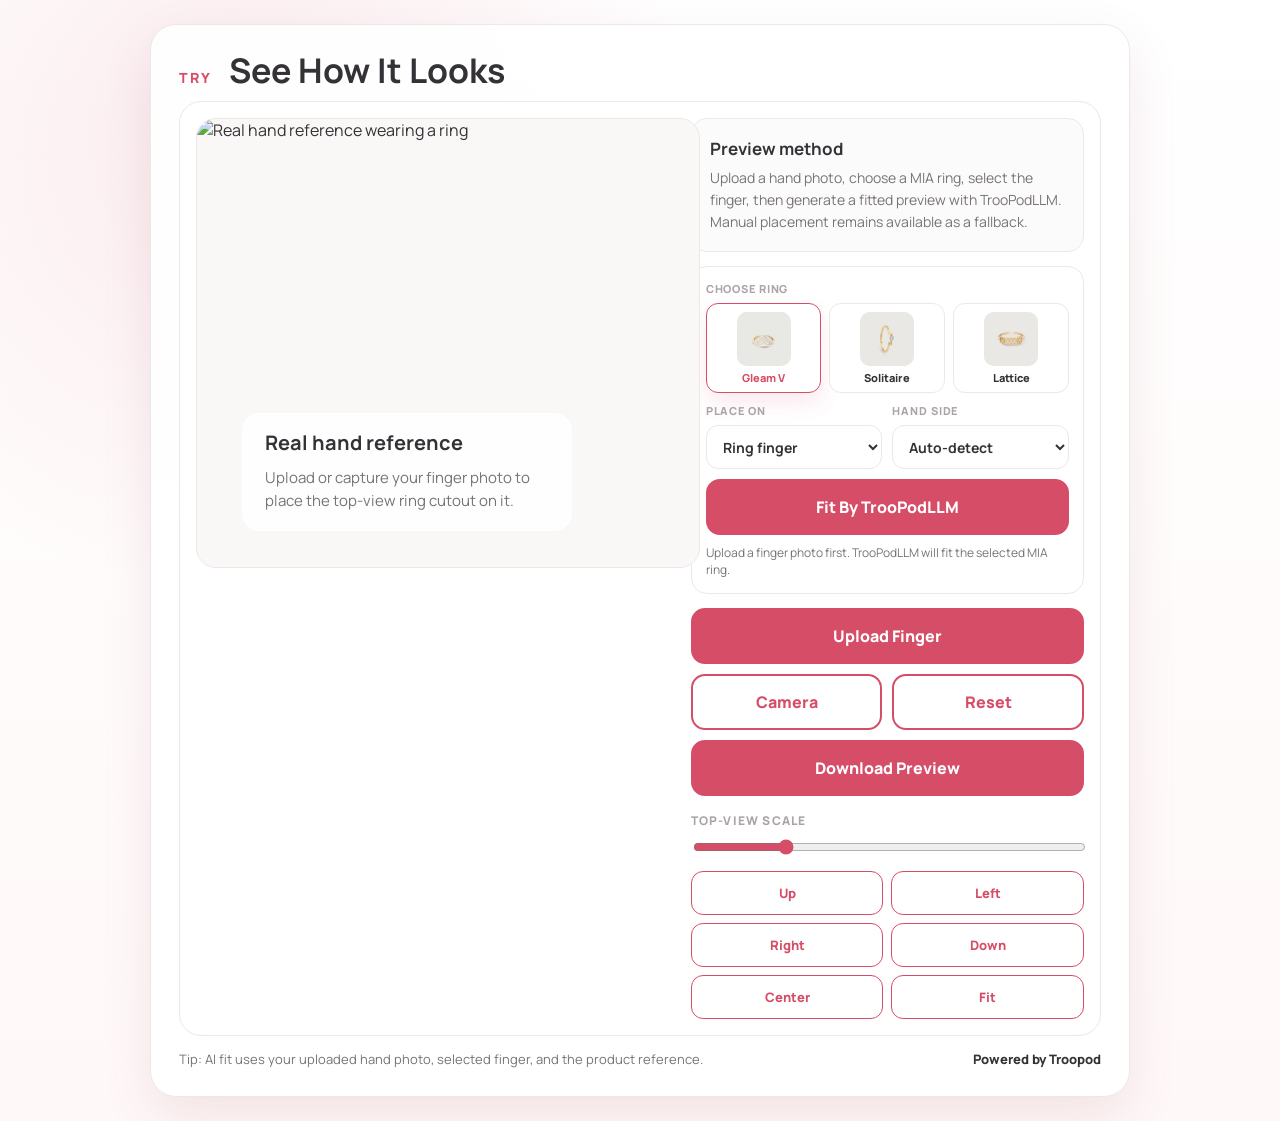
==== commit cb6961e6: "Add MIA ring variants to try-on tool" ====
--- a/ring-tryon-tool/index.html
+++ b/ring-tryon-tool/index.html
@@ -308,6 +308,46 @@
       line-height: 1.4;
     }
 
+    .variant-list {
+      display: grid;
+      grid-template-columns: repeat(3, 1fr);
+      gap: 8px;
+    }
+
+    .variant-card {
+      min-height: auto;
+      display: grid;
+      gap: 6px;
+      justify-items: center;
+      border: 1.5px solid var(--line);
+      border-radius: 12px;
+      padding: 8px 6px;
+      background: #fff;
+      color: var(--ink);
+      font-size: 11px;
+      line-height: 1.15;
+      text-align: center;
+    }
+
+    .variant-card img {
+      width: 54px;
+      height: 54px;
+      object-fit: contain;
+      border-radius: 10px;
+      background: #f6f4f1;
+    }
+
+    .variant-card.active {
+      border-color: var(--brand);
+      color: var(--brand);
+      box-shadow: 0 10px 22px rgba(214,77,103,.12);
+    }
+
+    .variant-card:focus-visible {
+      outline: 3px solid rgba(214,77,103,.28);
+      outline-offset: 2px;
+    }
+
     .manual-tools[hidden] { display: none; }
 
     input[type="range"] {
@@ -317,7 +357,7 @@
 
     .placement {
       display: grid;
-      grid-template-columns: repeat(3, 1fr);
+      grid-template-columns: repeat(2, 1fr);
       gap: 8px;
     }
 
@@ -388,9 +428,18 @@
       .tool { border-radius: 20px; padding: 14px; }
       .head { gap: 10px; flex-wrap: wrap; }
       .workspace { padding: 10px; }
-      .stage { min-height: 330px; border-radius: 16px; }
+      .stage {
+        width: 100%;
+        min-height: 0;
+        height: clamp(300px, 84vw, 340px);
+        aspect-ratio: auto;
+        border-radius: 16px;
+      }
       .actions { grid-template-columns: 1fr; }
       .ai-grid { grid-template-columns: 1fr; }
+      .variant-list { gap: 6px; }
+      .variant-card { padding: 7px 4px; font-size: 10px; }
+      .variant-card img { width: 46px; height: 46px; }
       .hint-card { left: 7%; bottom: 7%; padding: 15px; }
       .hint-card b { font-size: 17px; }
     }
@@ -422,10 +471,27 @@
       <aside class="tools">
         <div class="note">
           <b>Preview method</b>
-          <span>Upload a hand photo, choose the finger, then generate a fitted preview with Puter GPT image editing. Manual placement remains available as a fallback.</span>
+          <span>Upload a hand photo, choose a MIA ring, select the finger, then generate a fitted preview with TrooPodLLM. Manual placement remains available as a fallback.</span>
         </div>
 
         <div class="ai-panel">
+          <div class="ai-field full">
+            Choose ring
+            <div class="variant-list" id="variantList">
+              <button type="button" class="variant-card active" data-variant="gleam">
+                <img src="assets/mia-gleam-play/nano-product-ring.png" alt="">
+                <span>Gleam V</span>
+              </button>
+              <button type="button" class="variant-card" data-variant="solitaire">
+                <img src="assets/mia-gleam-play/mia-ring-solitaire.png" alt="">
+                <span>Solitaire</span>
+              </button>
+              <button type="button" class="variant-card" data-variant="lattice">
+                <img src="assets/mia-gleam-play/mia-ring-lattice.png" alt="">
+                <span>Lattice</span>
+              </button>
+            </div>
+          </div>
           <div class="ai-grid">
             <label class="ai-field">
               Place on
@@ -446,8 +512,8 @@
               </select>
             </label>
           </div>
-          <button type="button" id="aiGenerateBtn" class="primary">Fit With Puter GPT</button>
-          <div class="ai-status" id="aiStatus">Upload a finger photo first. Puter GPT runs in the browser without your OpenAI key.</div>
+          <button type="button" id="aiGenerateBtn" class="primary">Fit By TrooPodLLM</button>
+          <div class="ai-status" id="aiStatus">Upload a finger photo first. TrooPodLLM will fit the selected MIA ring.</div>
         </div>
 
         <div class="actions">
@@ -464,10 +530,6 @@
           <label class="control">
             Top-view scale
             <input id="scale" type="range" min="20" max="420" value="110">
-          </label>
-          <label class="control">
-            Rotation
-            <input id="rotation" type="range" min="-90" max="90" value="-8">
           </label>
         </div>
 
@@ -504,19 +566,40 @@
     const aiGenerateBtn = document.getElementById('aiGenerateBtn');
     const aiStatus = document.getElementById('aiStatus');
     const scaleInput = document.getElementById('scale');
-    const rotationInput = document.getElementById('rotation');
     const camera = document.getElementById('camera');
     const capture = document.getElementById('capture');
     const toast = document.getElementById('toast');
-    const productReferenceSrc = 'assets/mia-gleam-play/nano-product-ring.png';
+    const variantList = document.getElementById('variantList');
+    const ringVariants = {
+      gleam: {
+        name: 'Gleam V',
+        productSrc: 'assets/mia-gleam-play/nano-product-ring.png',
+        overlaySrc: 'assets/mia-gleam-play/ring-marked-clean.png'
+      },
+      solitaire: {
+        name: 'Solitaire',
+        productSrc: 'assets/mia-gleam-play/mia-ring-solitaire.png',
+        overlaySrc: 'assets/mia-gleam-play/mia-ring-solitaire.png'
+      },
+      lattice: {
+        name: 'Lattice',
+        productSrc: 'assets/mia-gleam-play/mia-ring-lattice.png',
+        overlaySrc: 'assets/mia-gleam-play/mia-ring-lattice.png'
+      }
+    };
 
     let stream = null;
     let activeImageSrc = '';
     let activeMimeType = 'image/png';
     let aiResultSrc = '';
-    const defaultRing = { x: 50, y: 76, size: 110, rotation: -8 };
+    let selectedVariantKey = 'gleam';
+    const defaultRing = { x: 50, y: 76, size: 110 };
     let ringState = { ...defaultRing };
     let drag = null;
+
+    function getSelectedVariant() {
+      return ringVariants[selectedVariantKey] || ringVariants.gleam;
+    }
 
     function showToast(message) {
       toast.textContent = message;
@@ -544,9 +627,8 @@
       ring.style.left = ringState.x + '%';
       ring.style.top = ringState.y + '%';
       ring.style.width = ringState.size + 'px';
-      ring.style.transform = `translate(-50%, -50%) rotate(${ringState.rotation}deg)`;
+      ring.style.transform = 'translate(-50%, -50%)';
       scaleInput.value = ringState.size;
-      rotationInput.value = ringState.rotation;
     }
 
     function showRing() {
@@ -567,8 +649,8 @@
         ringState = { ...defaultRing };
         ring.style.display = 'none';
         hint.style.display = 'none';
-        setAiStatus('Choose the finger, then tap Fit With Puter GPT.');
-        showToast('Photo ready. Choose the finger to place the ring.');
+        setAiStatus(`Choose the finger, then tap Fit By TrooPodLLM for ${getSelectedVariant().name}.`);
+        showToast('Photo ready. Choose the ring and finger.');
       };
       finger.onerror = () => {
         showToast('This image could not be loaded. Try JPG or PNG.');
@@ -591,8 +673,30 @@
       hint.style.display = 'block';
       ringState = { ...defaultRing };
       applyRing();
-      setAiStatus('Upload a finger photo first, then choose where the ring should go.');
-    }
+      setAiStatus('Upload a finger photo first. TrooPodLLM will fit the selected MIA ring.');
+    }
+
+    variantList.addEventListener('click', event => {
+      const card = event.target.closest('[data-variant]');
+      if (!card || !ringVariants[card.dataset.variant]) return;
+      selectedVariantKey = card.dataset.variant;
+      variantList.querySelectorAll('.variant-card').forEach(button => {
+        button.classList.toggle('active', button === card);
+      });
+      const variant = getSelectedVariant();
+      ringCutout.src = variant.overlaySrc;
+      aiResultSrc = '';
+      aiResult.removeAttribute('src');
+      aiResult.style.display = 'none';
+      if (activeImageSrc) {
+        finger.style.display = 'block';
+        ring.style.display = 'none';
+        setAiStatus(`Selected ${variant.name}. Choose the finger, then tap Fit By TrooPodLLM.`);
+      } else {
+        reference.style.display = 'block';
+        setAiStatus(`Selected ${variant.name}. Upload a finger photo to start.`);
+      }
+    });
 
     fileInput.addEventListener('change', event => {
       const file = event.target.files && event.target.files[0];
@@ -655,10 +759,10 @@
 
       aiGenerateBtn.disabled = true;
       aiGenerateBtn.textContent = 'Generating...';
-      setAiStatus('Puter GPT is fitting the ring to the selected finger.');
+      setAiStatus('TrooPodLLM is fitting the selected ring to the chosen finger.');
 
       try {
-        const product = await imageUrlToDataUrl(productReferenceSrc);
+        const product = await imageUrlToDataUrl(getSelectedVariant().productSrc);
         const result = await generatePuterFit(product);
         aiResultSrc = result;
         aiResult.onload = () => {
@@ -667,8 +771,8 @@
           ring.style.display = 'none';
           aiResult.style.display = 'block';
           hint.style.display = 'none';
-          setAiStatus('AI fitted preview ready. Download Preview saves this result.');
-          showToast('AI fitted preview ready.');
+          setAiStatus('TrooPodLLM fitted preview ready. Download Preview saves this result.');
+          showToast('Fitted preview ready.');
         };
         aiResult.src = result;
       } catch (error) {
@@ -677,7 +781,7 @@
         showToast('AI generation failed.');
       } finally {
         aiGenerateBtn.disabled = false;
-        aiGenerateBtn.textContent = 'Fit With Puter GPT';
+        aiGenerateBtn.textContent = 'Fit By TrooPodLLM';
       }
     });
 
@@ -704,11 +808,6 @@
 
     scaleInput.addEventListener('input', () => {
       ringState.size = Number(scaleInput.value);
-      showRing();
-    });
-
-    rotationInput.addEventListener('input', () => {
-      ringState.rotation = Number(rotationInput.value);
       showRing();
     });
 
@@ -759,7 +858,6 @@
       const y = ringState.y / 100 * canvas.height;
       ctx.save();
       ctx.translate(x, y);
-      ctx.rotate(ringState.rotation * Math.PI / 180);
       const ringHeight = size * (ringImg.naturalHeight / ringImg.naturalWidth);
       ctx.drawImage(ringImg, -size / 2, -ringHeight / 2, size, ringHeight);
       ctx.restore();
@@ -804,10 +902,11 @@
       const composite = await createPuterReferenceImage(activeImageSrc, productImage);
       const selectedFinger = fingerSelect.value;
       const handSide = handSelect.value;
+      const selectedRing = getSelectedVariant().name;
       const prompt = [
         'Create a realistic jewelry virtual try-on from this reference image.',
         'The left/main image is the customer hand photo. The right product panel is only the ring design reference.',
-        `Place the exact ring design from the product panel onto the ${selectedFinger} of the hand photo.`,
+        `Place the exact ${selectedRing} ring design from the product panel onto the ${selectedFinger} of the hand photo.`,
         handSide === 'auto-detect' ? 'Auto-detect whether the hand is left or right.' : `Treat the hand as the ${handSide}.`,
         'Fit the ring naturally around the finger with correct perspective, scale, occlusion, contact shadows, and lighting.',
         'Return only the edited hand photo. Do not include the product panel, labels, split-screen layout, extra rings, text, logos, or watermarks.'
